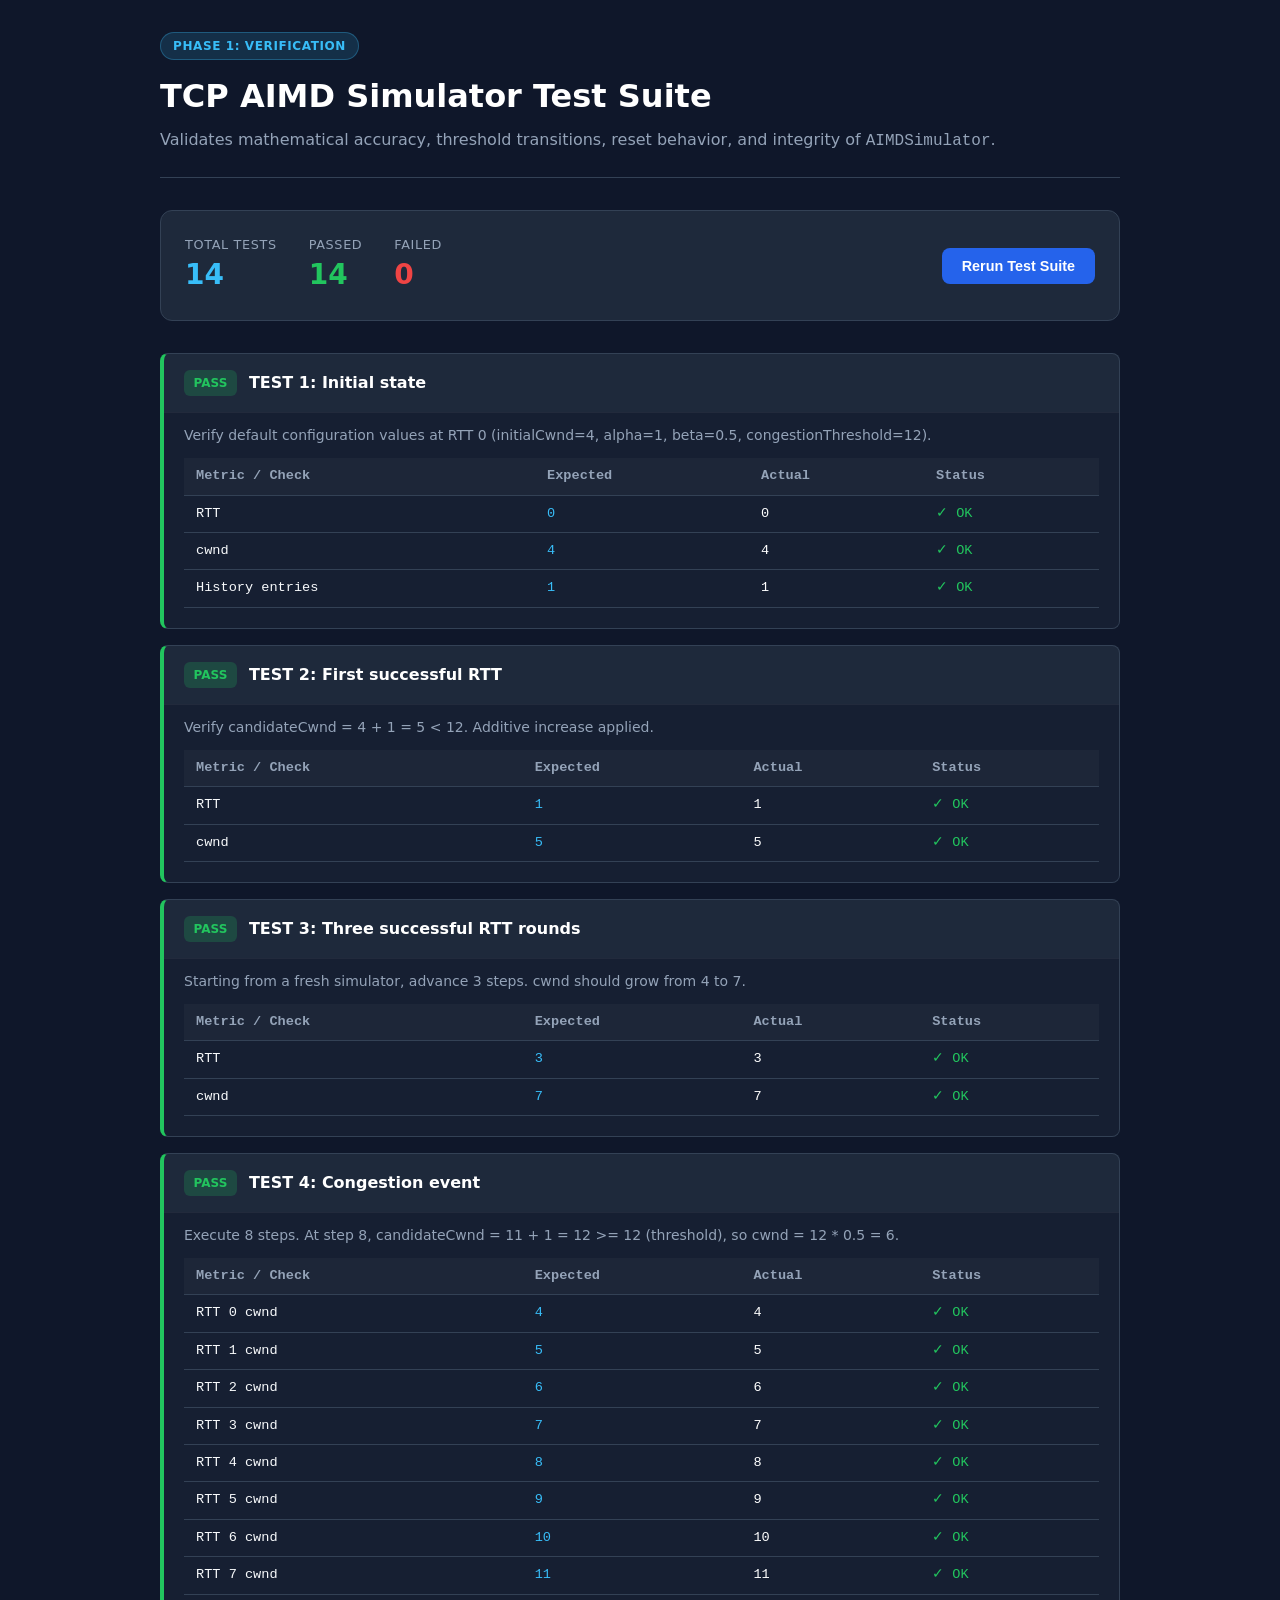
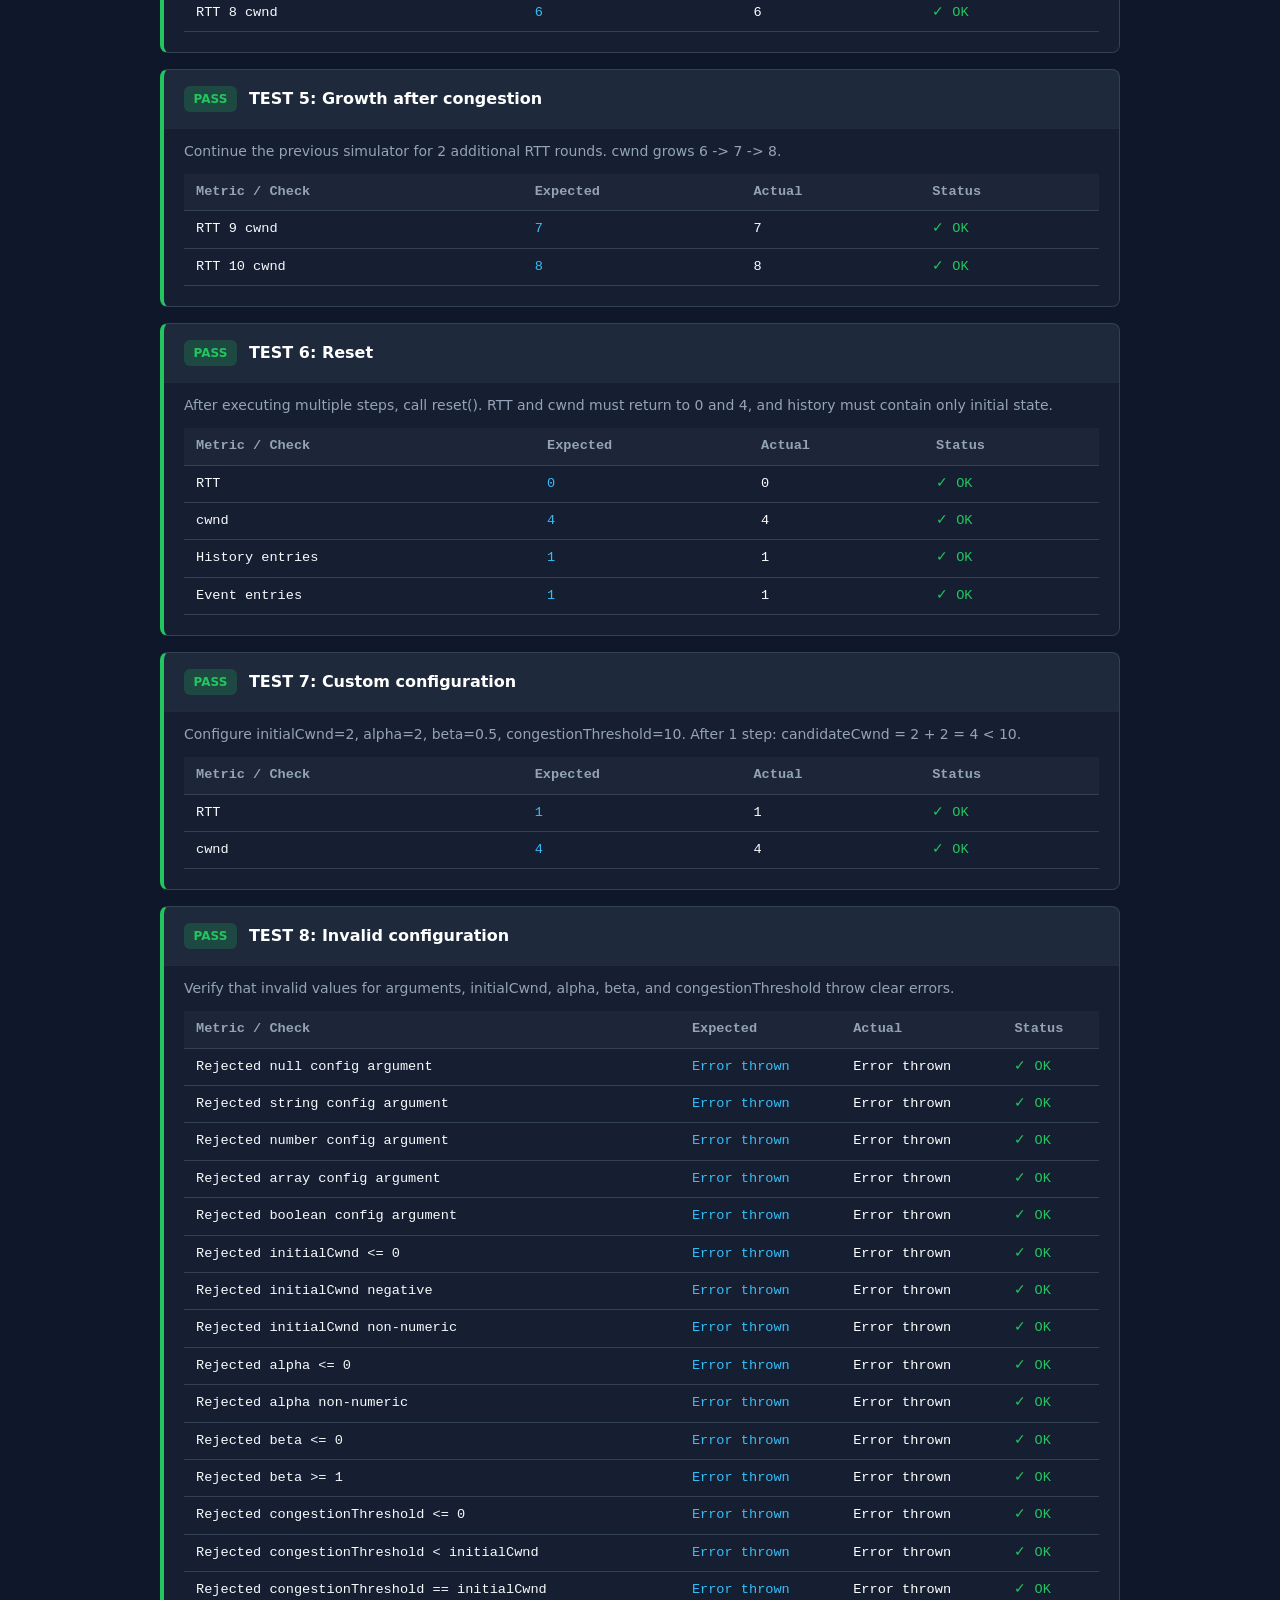
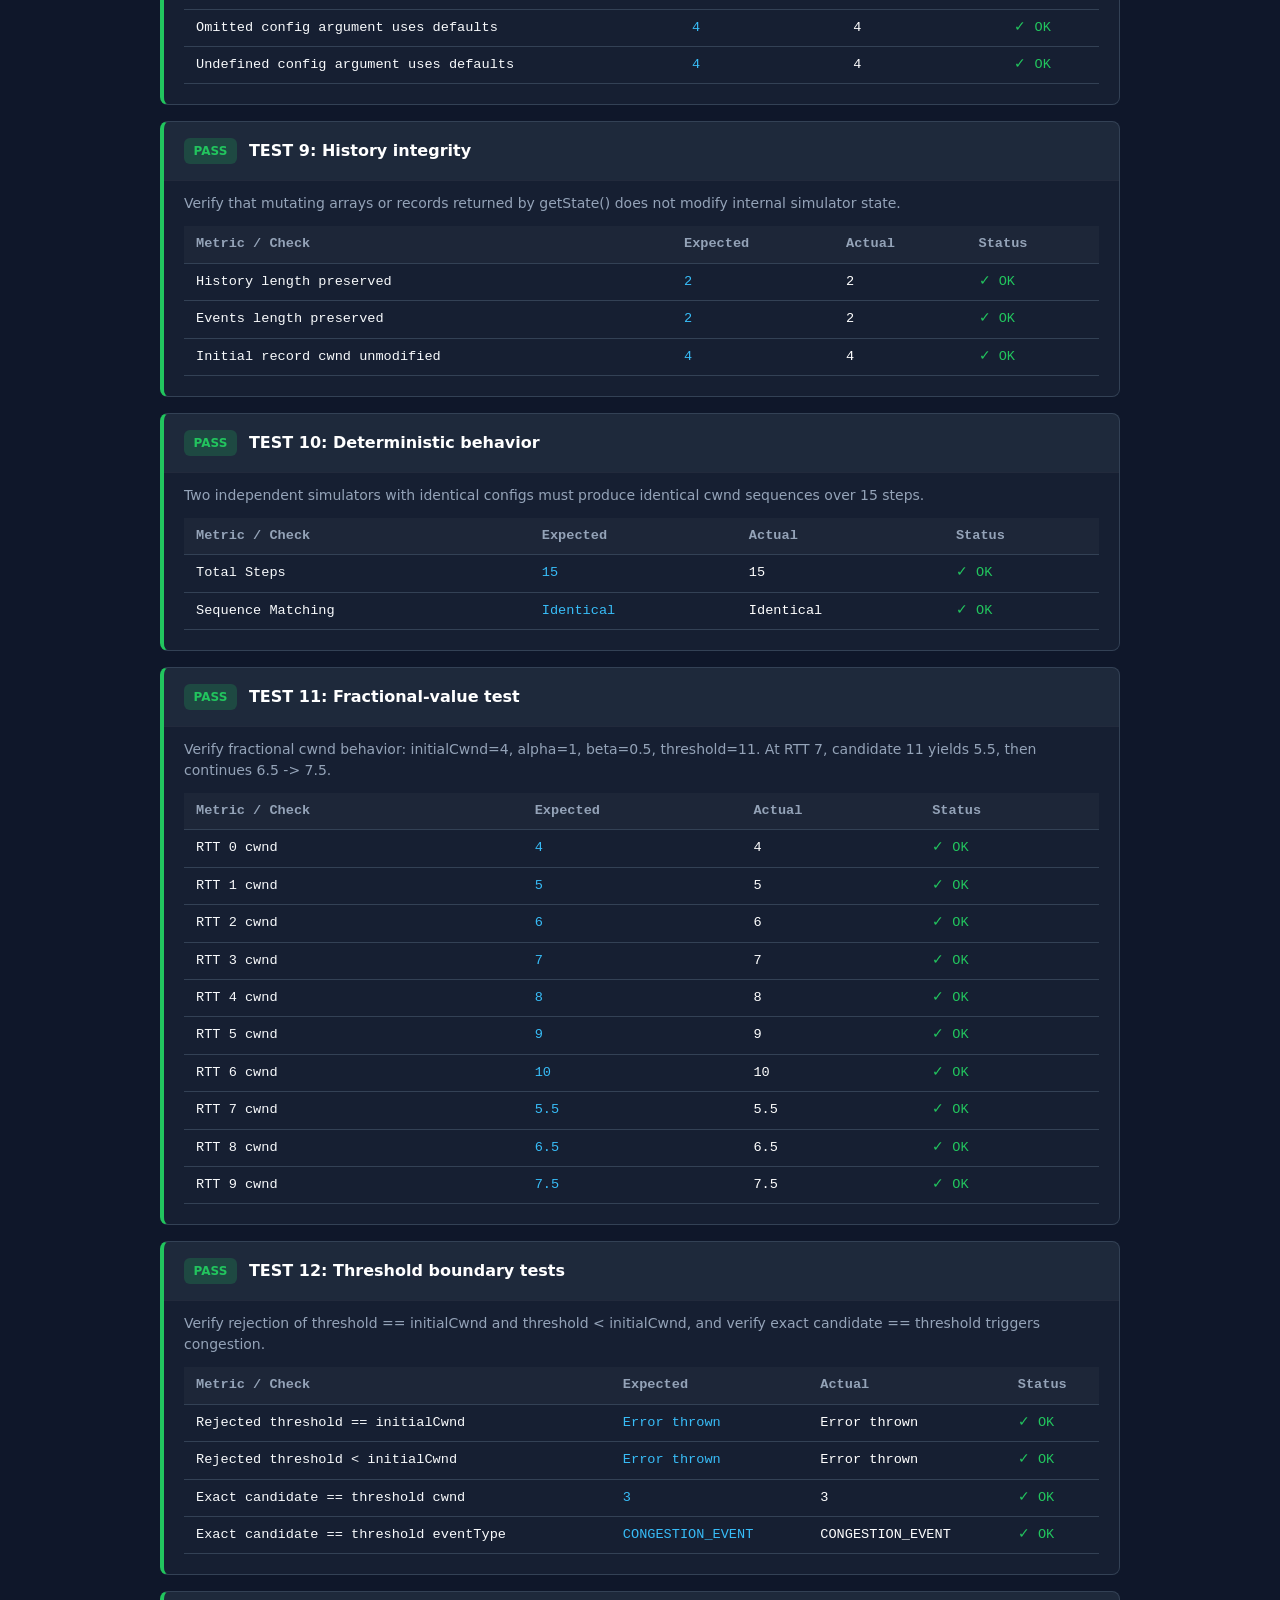
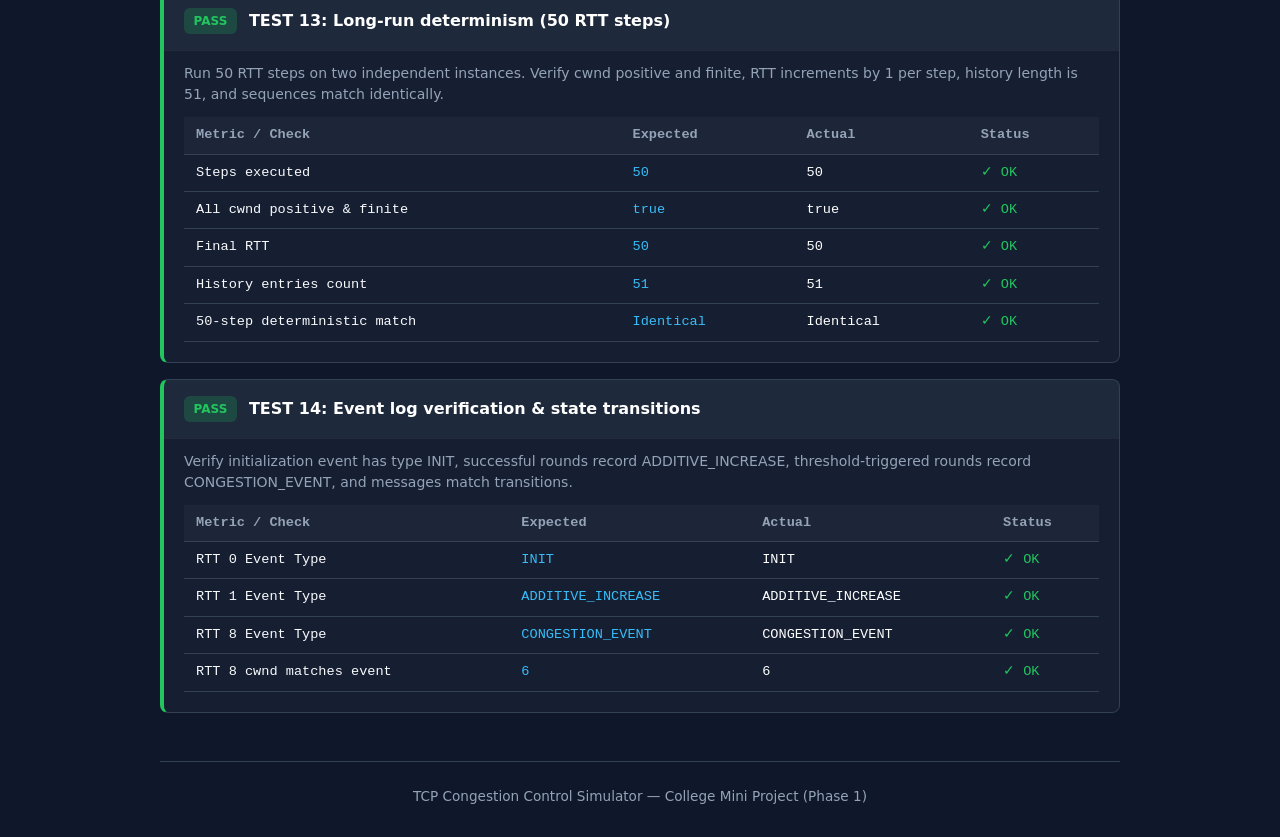
==== tests/simulation-tests.html @ e8ffa949 "test: harden AIMD engine and expand edge-case coverage" ====
<!DOCTYPE html>
<html lang="en">
<head>
  <meta charset="UTF-8">
  <meta name="viewport" content="width=device-width, initial-scale=1.0">
  <title>TCP AIMD Simulator — Engine Test Suite</title>
  <style>
    :root {
      --bg-primary: #0f172a;
      --bg-card: #1e293b;
      --bg-inner: #0f172a;
      --text-primary: #f8fafc;
      --text-muted: #94a3b8;
      --accent-blue: #38bdf8;
      --accent-green: #22c55e;
      --accent-red: #ef4444;
      --accent-amber: #f59e0b;
      --border-color: #334155;
      --font-family: system-ui, -apple-system, BlinkMacSystemFont, 'Segoe UI', Roboto, Oxygen, Ubuntu, Cantarell, sans-serif;
      --font-mono: ui-monospace, SFMono-Regular, Menlo, Monaco, Consolas, 'Liberation Mono', 'Courier New', monospace;
    }

    * {
      box-sizing: border-box;
      margin: 0;
      padding: 0;
    }

    body {
      background-color: var(--bg-primary);
      color: var(--text-primary);
      font-family: var(--font-family);
      line-height: 1.5;
      padding: 2rem 1rem;
    }

    .container {
      max-width: 960px;
      margin: 0 auto;
    }

    header {
      margin-bottom: 2rem;
      border-bottom: 1px solid var(--border-color);
      padding-bottom: 1.5rem;
    }

    .badge-phase {
      display: inline-block;
      background: rgba(56, 189, 248, 0.15);
      color: var(--accent-blue);
      border: 1px solid rgba(56, 189, 248, 0.3);
      padding: 0.25rem 0.75rem;
      border-radius: 9999px;
      font-size: 0.75rem;
      font-weight: 600;
      text-transform: uppercase;
      letter-spacing: 0.05em;
      margin-bottom: 0.75rem;
    }

    h1 {
      font-size: 2rem;
      font-weight: 700;
      color: #ffffff;
      margin-bottom: 0.5rem;
    }

    p.subtitle {
      color: var(--text-muted);
      font-size: 1rem;
    }

    /* Summary Card */
    .summary-card {
      background: var(--bg-card);
      border: 1px solid var(--border-color);
      border-radius: 0.75rem;
      padding: 1.5rem;
      margin-bottom: 2rem;
      display: flex;
      flex-wrap: wrap;
      align-items: center;
      justify-content: space-between;
      gap: 1.5rem;
    }

    .summary-stats {
      display: flex;
      gap: 2rem;
      flex-wrap: wrap;
    }

    .stat-item {
      display: flex;
      flex-direction: column;
    }

    .stat-label {
      font-size: 0.8rem;
      color: var(--text-muted);
      text-transform: uppercase;
      letter-spacing: 0.05em;
    }

    .stat-value {
      font-size: 1.75rem;
      font-weight: 700;
    }

    .stat-value.total { color: var(--accent-blue); }
    .stat-value.passed { color: var(--accent-green); }
    .stat-value.failed { color: var(--accent-red); }

    .btn-rerun {
      background: #2563eb;
      color: #ffffff;
      border: none;
      padding: 0.625rem 1.25rem;
      border-radius: 0.5rem;
      font-weight: 600;
      cursor: pointer;
      font-size: 0.9rem;
      transition: background 0.2s ease;
    }

    .btn-rerun:hover {
      background: #1d4ed8;
    }

    /* Test List */
    .test-list {
      display: flex;
      flex-direction: column;
      gap: 1rem;
    }

    .test-card {
      background: var(--bg-card);
      border: 1px solid var(--border-color);
      border-radius: 0.5rem;
      overflow: hidden;
      transition: border-color 0.2s ease;
    }

    .test-card.pass {
      border-left: 4px solid var(--accent-green);
    }

    .test-card.fail {
      border-left: 4px solid var(--accent-red);
    }

    .test-header {
      padding: 1rem 1.25rem;
      display: flex;
      align-items: center;
      justify-content: space-between;
      cursor: pointer;
      user-select: none;
    }

    .test-title-wrap {
      display: flex;
      align-items: center;
      gap: 0.75rem;
    }

    .status-badge {
      display: inline-flex;
      align-items: center;
      justify-content: center;
      padding: 0.25rem 0.6rem;
      border-radius: 0.375rem;
      font-size: 0.75rem;
      font-weight: 700;
      text-transform: uppercase;
    }

    .status-badge.pass {
      background: rgba(34, 197, 94, 0.2);
      color: var(--accent-green);
    }

    .status-badge.fail {
      background: rgba(239, 68, 68, 0.2);
      color: var(--accent-red);
    }

    .test-name {
      font-weight: 600;
      font-size: 1rem;
      color: #ffffff;
    }

    .test-details {
      padding: 0 1.25rem 1.25rem 1.25rem;
      border-top: 1px solid rgba(255, 255, 255, 0.05);
      background: rgba(15, 23, 42, 0.5);
    }

    .test-description {
      color: var(--text-muted);
      font-size: 0.875rem;
      margin-top: 0.75rem;
      margin-bottom: 0.75rem;
    }

    .data-table {
      width: 100%;
      border-collapse: collapse;
      font-size: 0.85rem;
      font-family: var(--font-mono);
      margin-top: 0.5rem;
    }

    .data-table th, .data-table td {
      padding: 0.5rem 0.75rem;
      text-align: left;
      border-bottom: 1px solid var(--border-color);
    }

    .data-table th {
      color: var(--text-muted);
      font-weight: 600;
      background: rgba(255, 255, 255, 0.03);
    }

    .data-table td.val-expected {
      color: var(--accent-blue);
    }

    .data-table td.val-actual {
      color: #ffffff;
    }

    .data-table td.val-status-ok {
      color: var(--accent-green);
    }

    .data-table td.val-status-err {
      color: var(--accent-red);
    }

    .error-box {
      background: rgba(239, 68, 68, 0.1);
      border: 1px solid var(--accent-red);
      color: #fca5a5;
      padding: 0.75rem;
      border-radius: 0.375rem;
      font-family: var(--font-mono);
      font-size: 0.85rem;
      margin-top: 0.5rem;
    }

    footer {
      margin-top: 3rem;
      text-align: center;
      color: var(--text-muted);
      font-size: 0.85rem;
      border-top: 1px solid var(--border-color);
      padding-top: 1.5rem;
    }
  </style>
</head>
<body>
  <div class="container">
    <header>
      <span class="badge-phase">Phase 1: Verification</span>
      <h1>TCP AIMD Simulator Test Suite</h1>
      <p class="subtitle">Validates mathematical accuracy, threshold transitions, reset behavior, and integrity of <code>AIMDSimulator</code>.</p>
    </header>

    <div class="summary-card">
      <div class="summary-stats">
        <div class="stat-item">
          <span class="stat-label">Total Tests</span>
          <span class="stat-value total" id="total-count">0</span>
        </div>
        <div class="stat-item">
          <span class="stat-label">Passed</span>
          <span class="stat-value passed" id="passed-count">0</span>
        </div>
        <div class="stat-item">
          <span class="stat-label">Failed</span>
          <span class="stat-value failed" id="failed-count">0</span>
        </div>
      </div>
      <button class="btn-rerun" onclick="runAllTests()">Rerun Test Suite</button>
    </div>

    <div id="test-results" class="test-list">
      <!-- Test cards populated dynamically -->
    </div>

    <footer>
      TCP Congestion Control Simulator — College Mini Project (Phase 1)
    </footer>
  </div>

  <!-- Load the actual AIMDSimulator engine using a relative path -->
  <script src="../js/simulation.js"></script>

  <script>
    // Test assertion utilities
    function assertEqual(actual, expected, message) {
      if (actual !== expected) {
        throw new Error(`${message || 'Assertion failed'}: expected ${JSON.stringify(expected)}, but got ${JSON.stringify(actual)}`);
      }
    }

    function assertDeepEqual(actual, expected, message) {
      const a = JSON.stringify(actual);
      const b = JSON.stringify(expected);
      if (a !== b) {
        throw new Error(`${message || 'Assertion failed'}: expected ${b}, but got ${a}`);
      }
    }

    function assertTrue(condition, message) {
      if (!condition) {
        throw new Error(message || 'Expected condition to be truthy');
      }
    }

    function assertThrows(fn, message) {
      let threw = false;
      try {
        fn();
      } catch (e) {
        threw = true;
      }
      if (!threw) {
        throw new Error(message || 'Expected function to throw an error, but it did not.');
      }
    }

    // Test runner state
    const testSuite = [
      {
        id: 1,
        title: "TEST 1: Initial state",
        description: "Verify default configuration values at RTT 0 (initialCwnd=4, alpha=1, beta=0.5, congestionThreshold=12).",
        run: () => {
          const sim = new AIMDSimulator();
          const state = sim.getState();
          assertEqual(state.rtt, 0, "RTT should start at 0");
          assertEqual(state.cwnd, 4, "Initial cwnd should be 4");
          assertEqual(state.history.length, 1, "Initial history length should be 1");
          return {
            comparisons: [
              { label: "RTT", expected: 0, actual: state.rtt },
              { label: "cwnd", expected: 4, actual: state.cwnd },
              { label: "History entries", expected: 1, actual: state.history.length }
            ]
          };
        }
      },
      {
        id: 2,
        title: "TEST 2: First successful RTT",
        description: "Verify candidateCwnd = 4 + 1 = 5 < 12. Additive increase applied.",
        run: () => {
          const sim = new AIMDSimulator();
          const state = sim.step();
          assertEqual(state.rtt, 1, "RTT should be 1 after one step");
          assertEqual(state.cwnd, 5, "cwnd should be 5 after one step");
          return {
            comparisons: [
              { label: "RTT", expected: 1, actual: state.rtt },
              { label: "cwnd", expected: 5, actual: state.cwnd }
            ]
          };
        }
      },
      {
        id: 3,
        title: "TEST 3: Three successful RTT rounds",
        description: "Starting from a fresh simulator, advance 3 steps. cwnd should grow from 4 to 7.",
        run: () => {
          const sim = new AIMDSimulator();
          sim.step(); // RTT 1: cwnd 5
          sim.step(); // RTT 2: cwnd 6
          const state = sim.step(); // RTT 3: cwnd 7
          assertEqual(state.rtt, 3, "RTT should be 3");
          assertEqual(state.cwnd, 7, "cwnd should be 7");
          return {
            comparisons: [
              { label: "RTT", expected: 3, actual: state.rtt },
              { label: "cwnd", expected: 7, actual: state.cwnd }
            ]
          };
        }
      },
      {
        id: 4,
        title: "TEST 4: Congestion event",
        description: "Execute 8 steps. At step 8, candidateCwnd = 11 + 1 = 12 >= 12 (threshold), so cwnd = 12 * 0.5 = 6.",
        run: () => {
          const sim = new AIMDSimulator();
          const expectedCwnds = [4, 5, 6, 7, 8, 9, 10, 11, 6];
          const actualCwnds = [sim.getState().cwnd];

          for (let i = 1; i <= 8; i++) {
            const state = sim.step();
            actualCwnds.push(state.cwnd);
          }

          assertDeepEqual(actualCwnds, expectedCwnds, "Congestion window progression mismatch");

          return {
            comparisons: expectedCwnds.map((exp, idx) => ({
              label: `RTT ${idx} cwnd`,
              expected: exp,
              actual: actualCwnds[idx]
            }))
          };
        }
      },
      {
        id: 5,
        title: "TEST 5: Growth after congestion",
        description: "Continue the previous simulator for 2 additional RTT rounds. cwnd grows 6 -> 7 -> 8.",
        run: () => {
          const sim = new AIMDSimulator();
          for (let i = 1; i <= 8; i++) sim.step(); // reach RTT 8 (cwnd = 6)
          const state9 = sim.step(); // RTT 9: candidate = 6+1=7 < 12 -> 7
          const state10 = sim.step(); // RTT 10: candidate = 7+1=8 < 12 -> 8

          assertEqual(state9.rtt, 9, "RTT should be 9");
          assertEqual(state9.cwnd, 7, "cwnd at RTT 9 should be 7");
          assertEqual(state10.rtt, 10, "RTT should be 10");
          assertEqual(state10.cwnd, 8, "cwnd at RTT 10 should be 8");

          return {
            comparisons: [
              { label: "RTT 9 cwnd", expected: 7, actual: state9.cwnd },
              { label: "RTT 10 cwnd", expected: 8, actual: state10.cwnd }
            ]
          };
        }
      },
      {
        id: 6,
        title: "TEST 6: Reset",
        description: "After executing multiple steps, call reset(). RTT and cwnd must return to 0 and 4, and history must contain only initial state.",
        run: () => {
          const sim = new AIMDSimulator();
          sim.step();
          sim.step();
          sim.step();
          sim.reset();
          const state = sim.getState();

          assertEqual(state.rtt, 0, "RTT after reset should be 0");
          assertEqual(state.cwnd, 4, "cwnd after reset should be 4");
          assertEqual(state.history.length, 1, "History after reset should have exactly 1 record");
          assertEqual(state.events.length, 1, "Events after reset should have exactly 1 record");

          return {
            comparisons: [
              { label: "RTT", expected: 0, actual: state.rtt },
              { label: "cwnd", expected: 4, actual: state.cwnd },
              { label: "History entries", expected: 1, actual: state.history.length },
              { label: "Event entries", expected: 1, actual: state.events.length }
            ]
          };
        }
      },
      {
        id: 7,
        title: "TEST 7: Custom configuration",
        description: "Configure initialCwnd=2, alpha=2, beta=0.5, congestionThreshold=10. After 1 step: candidateCwnd = 2 + 2 = 4 < 10.",
        run: () => {
          const sim = new AIMDSimulator({
            initialCwnd: 2,
            alpha: 2,
            beta: 0.5,
            congestionThreshold: 10
          });
          const state = sim.step();

          assertEqual(state.rtt, 1, "RTT should be 1");
          assertEqual(state.cwnd, 4, "cwnd should be 4");

          return {
            comparisons: [
              { label: "RTT", expected: 1, actual: state.rtt },
              { label: "cwnd", expected: 4, actual: state.cwnd }
            ]
          };
        }
      },
      {
        id: 8,
        title: "TEST 8: Invalid configuration",
        description: "Verify that invalid values for arguments, initialCwnd, alpha, beta, and congestionThreshold throw clear errors.",
        run: () => {
          const invalidCases = [
            { name: "null config argument", cfg: null },
            { name: "string config argument", cfg: "invalid" },
            { name: "number config argument", cfg: 42 },
            { name: "array config argument", cfg: [1, 2] },
            { name: "boolean config argument", cfg: true },
            { name: "initialCwnd <= 0", cfg: { initialCwnd: 0 } },
            { name: "initialCwnd negative", cfg: { initialCwnd: -4 } },
            { name: "initialCwnd non-numeric", cfg: { initialCwnd: "bad" } },
            { name: "alpha <= 0", cfg: { alpha: 0 } },
            { name: "alpha non-numeric", cfg: { alpha: NaN } },
            { name: "beta <= 0", cfg: { beta: 0 } },
            { name: "beta >= 1", cfg: { beta: 1.0 } },
            { name: "congestionThreshold <= 0", cfg: { congestionThreshold: 0 } },
            { name: "congestionThreshold < initialCwnd", cfg: { initialCwnd: 10, congestionThreshold: 8 } },
            { name: "congestionThreshold == initialCwnd", cfg: { initialCwnd: 10, congestionThreshold: 10 } }
          ];

          invalidCases.forEach(testCase => {
            assertThrows(() => new AIMDSimulator(testCase.cfg), `Should reject config with ${testCase.name}`);
          });

          // Verify undefined and omitted arguments use default configuration
          const simDefault1 = new AIMDSimulator();
          assertEqual(simDefault1.cwnd, 4, "Omitted config argument must use default cwnd 4");
          const simDefault2 = new AIMDSimulator(undefined);
          assertEqual(simDefault2.cwnd, 4, "Undefined config argument must use default cwnd 4");

          return {
            comparisons: [
              ...invalidCases.map(c => ({
                label: `Rejected ${c.name}`,
                expected: "Error thrown",
                actual: "Error thrown"
              })),
              { label: "Omitted config argument uses defaults", expected: 4, actual: simDefault1.cwnd },
              { label: "Undefined config argument uses defaults", expected: 4, actual: simDefault2.cwnd }
            ]
          };
        }
      },
      {
        id: 9,
        title: "TEST 9: History integrity",
        description: "Verify that mutating arrays or records returned by getState() does not modify internal simulator state.",
        run: () => {
          const sim = new AIMDSimulator();
          sim.step();
          const snapshot1 = sim.getState();

          // Attempt external mutation
          snapshot1.history.push({ rtt: 999, cwnd: 999 });
          snapshot1.events.push({ rtt: 999, description: "Hacked" });
          if (snapshot1.history[0]) {
            snapshot1.history[0].cwnd = 9999;
          }

          const snapshot2 = sim.getState();
          assertEqual(snapshot2.history.length, 2, "Internal history length should not change");
          assertEqual(snapshot2.events.length, 2, "Internal events length should not change");
          assertEqual(snapshot2.history[0].cwnd, 4, "Internal history record should not be mutated");

          return {
            comparisons: [
              { label: "History length preserved", expected: 2, actual: snapshot2.history.length },
              { label: "Events length preserved", expected: 2, actual: snapshot2.events.length },
              { label: "Initial record cwnd unmodified", expected: 4, actual: snapshot2.history[0].cwnd }
            ]
          };
        }
      },
      {
        id: 10,
        title: "TEST 10: Deterministic behavior",
        description: "Two independent simulators with identical configs must produce identical cwnd sequences over 15 steps.",
        run: () => {
          const simA = new AIMDSimulator();
          const simB = new AIMDSimulator();

          const seqA = [simA.getState().cwnd];
          const seqB = [simB.getState().cwnd];

          for (let i = 0; i < 15; i++) {
            seqA.push(simA.step().cwnd);
            seqB.push(simB.step().cwnd);
          }

          assertDeepEqual(seqA, seqB, "Independent simulators must produce identical sequences");

          return {
            comparisons: [
              { label: "Total Steps", expected: 15, actual: 15 },
              { label: "Sequence Matching", expected: "Identical", actual: "Identical" }
            ]
          };
        }
      },
      {
        id: 11,
        title: "TEST 11: Fractional-value test",
        description: "Verify fractional cwnd behavior: initialCwnd=4, alpha=1, beta=0.5, threshold=11. At RTT 7, candidate 11 yields 5.5, then continues 6.5 -> 7.5.",
        run: () => {
          const sim = new AIMDSimulator({
            initialCwnd: 4,
            alpha: 1,
            beta: 0.5,
            congestionThreshold: 11
          });
          const expectedCwnds = [4, 5, 6, 7, 8, 9, 10, 5.5, 6.5, 7.5];
          const actualCwnds = [sim.getState().cwnd];

          for (let i = 1; i <= 9; i++) {
            const state = sim.step();
            actualCwnds.push(state.cwnd);
          }

          assertDeepEqual(actualCwnds, expectedCwnds, "Fractional cwnd sequence mismatch");

          return {
            comparisons: expectedCwnds.map((exp, idx) => ({
              label: `RTT ${idx} cwnd`,
              expected: exp,
              actual: actualCwnds[idx]
            }))
          };
        }
      },
      {
        id: 12,
        title: "TEST 12: Threshold boundary tests",
        description: "Verify rejection of threshold == initialCwnd and threshold < initialCwnd, and verify exact candidate == threshold triggers congestion.",
        run: () => {
          // 1. Threshold equal to initialCwnd must be rejected
          assertThrows(() => new AIMDSimulator({ initialCwnd: 10, congestionThreshold: 10 }), "Should reject threshold == initialCwnd");

          // 2. Threshold below initialCwnd must be rejected
          assertThrows(() => new AIMDSimulator({ initialCwnd: 10, congestionThreshold: 9 }), "Should reject threshold < initialCwnd");

          // 3. Candidate window exactly equal to threshold must trigger congestion
          const sim = new AIMDSimulator({
            initialCwnd: 5,
            alpha: 1,
            beta: 0.5,
            congestionThreshold: 6
          });
          // Step 1: candidateCwnd = 5 + 1 = 6 === threshold (6) -> triggers congestion!
          const state = sim.step();
          assertEqual(state.rtt, 1, "RTT should be 1");
          assertEqual(state.cwnd, 3, "cwnd should be 6 * 0.5 = 3");
          const lastEvent = state.events[state.events.length - 1];
          assertEqual(lastEvent.eventType, 'CONGESTION_EVENT', "Event type must be CONGESTION_EVENT");

          return {
            comparisons: [
              { label: "Rejected threshold == initialCwnd", expected: "Error thrown", actual: "Error thrown" },
              { label: "Rejected threshold < initialCwnd", expected: "Error thrown", actual: "Error thrown" },
              { label: "Exact candidate == threshold cwnd", expected: 3, actual: state.cwnd },
              { label: "Exact candidate == threshold eventType", expected: "CONGESTION_EVENT", actual: lastEvent.eventType }
            ]
          };
        }
      },
      {
        id: 13,
        title: "TEST 13: Long-run determinism (50 RTT steps)",
        description: "Run 50 RTT steps on two independent instances. Verify cwnd positive and finite, RTT increments by 1 per step, history length is 51, and sequences match identically.",
        run: () => {
          const sim1 = new AIMDSimulator();
          const sim2 = new AIMDSimulator();

          const seq1 = [sim1.getState().cwnd];
          const seq2 = [sim2.getState().cwnd];

          for (let step = 1; step <= 50; step++) {
            const state1 = sim1.step();
            const state2 = sim2.step();

            assertTrue(Number.isFinite(state1.cwnd) && state1.cwnd > 0, `cwnd must be positive and finite at RTT ${step}`);
            assertEqual(state1.rtt, step, `RTT must increment exactly by 1 (expected ${step}, got ${state1.rtt})`);

            seq1.push(state1.cwnd);
            seq2.push(state2.cwnd);
          }

          const finalState1 = sim1.getState();
          assertEqual(finalState1.rtt, 50, "Final RTT must be 50");
          assertEqual(finalState1.history.length, 51, "History must contain initial state + 50 steps (51 total)");
          assertEqual(finalState1.events.length, 51, "Events must contain initial state + 50 steps (51 total)");

          assertDeepEqual(seq1, seq2, "Independent runs must produce identical 50-step sequences");

          return {
            comparisons: [
              { label: "Steps executed", expected: 50, actual: 50 },
              { label: "All cwnd positive & finite", expected: true, actual: true },
              { label: "Final RTT", expected: 50, actual: finalState1.rtt },
              { label: "History entries count", expected: 51, actual: finalState1.history.length },
              { label: "50-step deterministic match", expected: "Identical", actual: "Identical" }
            ]
          };
        }
      },
      {
        id: 14,
        title: "TEST 14: Event log verification & state transitions",
        description: "Verify initialization event has type INIT, successful rounds record ADDITIVE_INCREASE, threshold-triggered rounds record CONGESTION_EVENT, and messages match transitions.",
        run: () => {
          const sim = new AIMDSimulator();

          // Initial state check
          const initState = sim.getState();
          assertEqual(initState.events[0].eventType, 'INIT', "Initial event must have type INIT");
          assertTrue(initState.events[0].description.includes("Simulation initialized"), "Initial description should describe init");

          // Step 1: Additive Increase
          const state1 = sim.step();
          const event1 = state1.events[state1.events.length - 1];
          assertEqual(event1.eventType, 'ADDITIVE_INCREASE', "Successful round must record ADDITIVE_INCREASE");
          assertTrue(event1.description.includes("Additive Increase"), "Description must mention Additive Increase");
          assertEqual(event1.cwnd, 5, "Event cwnd must match state cwnd (5)");

          // Advance to RTT 8 (Congestion event)
          for (let i = 2; i <= 7; i++) sim.step();
          const state8 = sim.step(); // RTT 8: candidate 12 >= 12 -> congestion!
          const event8 = state8.events[state8.events.length - 1];
          assertEqual(event8.eventType, 'CONGESTION_EVENT', "Congestion step must record CONGESTION_EVENT");
          assertTrue(event8.description.includes("Congestion event triggered"), "Description must describe congestion event");
          assertTrue(event8.description.includes("Multiplicative Decrease"), "Description must describe Multiplicative Decrease");
          assertEqual(event8.cwnd, 6, "Event cwnd must match state cwnd (6)");

          return {
            comparisons: [
              { label: "RTT 0 Event Type", expected: "INIT", actual: initState.events[0].eventType },
              { label: "RTT 1 Event Type", expected: "ADDITIVE_INCREASE", actual: event1.eventType },
              { label: "RTT 8 Event Type", expected: "CONGESTION_EVENT", actual: event8.eventType },
              { label: "RTT 8 cwnd matches event", expected: 6, actual: event8.cwnd }
            ]
          };
        }
      }
    ];

    function runAllTests() {
      const container = document.getElementById("test-results");
      container.innerHTML = "";

      let passedCount = 0;
      let failedCount = 0;

      testSuite.forEach(test => {
        let passed = false;
        let resultData = null;
        let errorMessage = null;

        try {
          resultData = test.run();
          passed = true;
          passedCount++;
        } catch (err) {
          passed = false;
          failedCount++;
          errorMessage = err.message || String(err);
        }

        const card = document.createElement("div");
        card.className = `test-card ${passed ? 'pass' : 'fail'}`;

        let comparisonsHtml = "";
        if (resultData && resultData.comparisons) {
          comparisonsHtml = `
            <table class="data-table">
              <thead>
                <tr>
                  <th>Metric / Check</th>
                  <th>Expected</th>
                  <th>Actual</th>
                  <th>Status</th>
                </tr>
              </thead>
              <tbody>
                ${resultData.comparisons.map(c => `
                  <tr>
                    <td>${c.label}</td>
                    <td class="val-expected">${c.expected}</td>
                    <td class="val-actual">${c.actual}</td>
                    <td class="${c.expected === c.actual ? 'val-status-ok' : 'val-status-err'}">
                      ${c.expected === c.actual ? '✓ OK' : '✗ MISMATCH'}
                    </td>
                  </tr>
                `).join('')}
              </tbody>
            </table>
          `;
        }

        let errorHtml = "";
        if (errorMessage) {
          errorHtml = `<div class="error-box"><strong>Error:</strong> ${errorMessage}</div>`;
        }

        card.innerHTML = `
          <div class="test-header">
            <div class="test-title-wrap">
              <span class="status-badge ${passed ? 'pass' : 'fail'}">${passed ? 'PASS' : 'FAIL'}</span>
              <span class="test-name">${test.title}</span>
            </div>
          </div>
          <div class="test-details">
            <div class="test-description">${test.description}</div>
            ${comparisonsHtml}
            ${errorHtml}
          </div>
        `;

        container.appendChild(card);
      });

      document.getElementById("total-count").textContent = testSuite.length;
      document.getElementById("passed-count").textContent = passedCount;
      document.getElementById("failed-count").textContent = failedCount;
    }

    // Auto-run tests on page load
    window.addEventListener("DOMContentLoaded", runAllTests);
  </script>
</body>
</html>
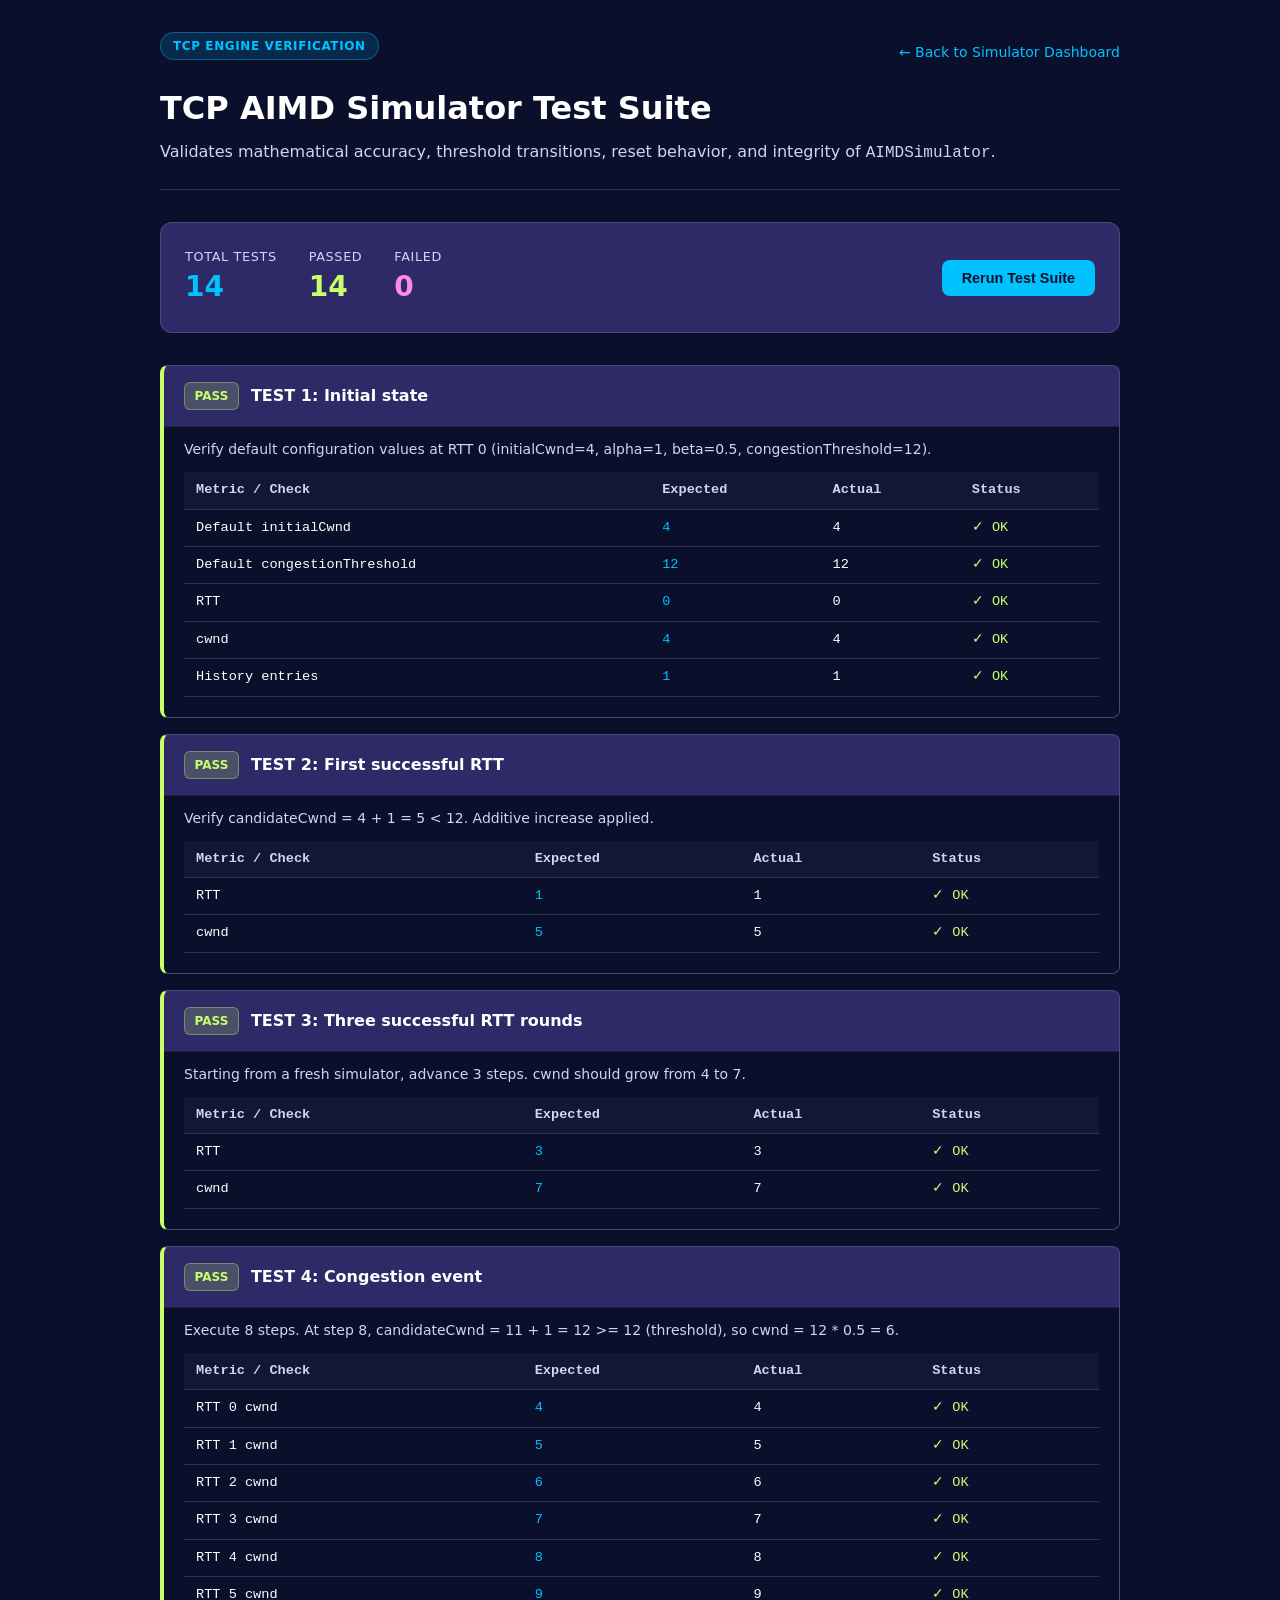
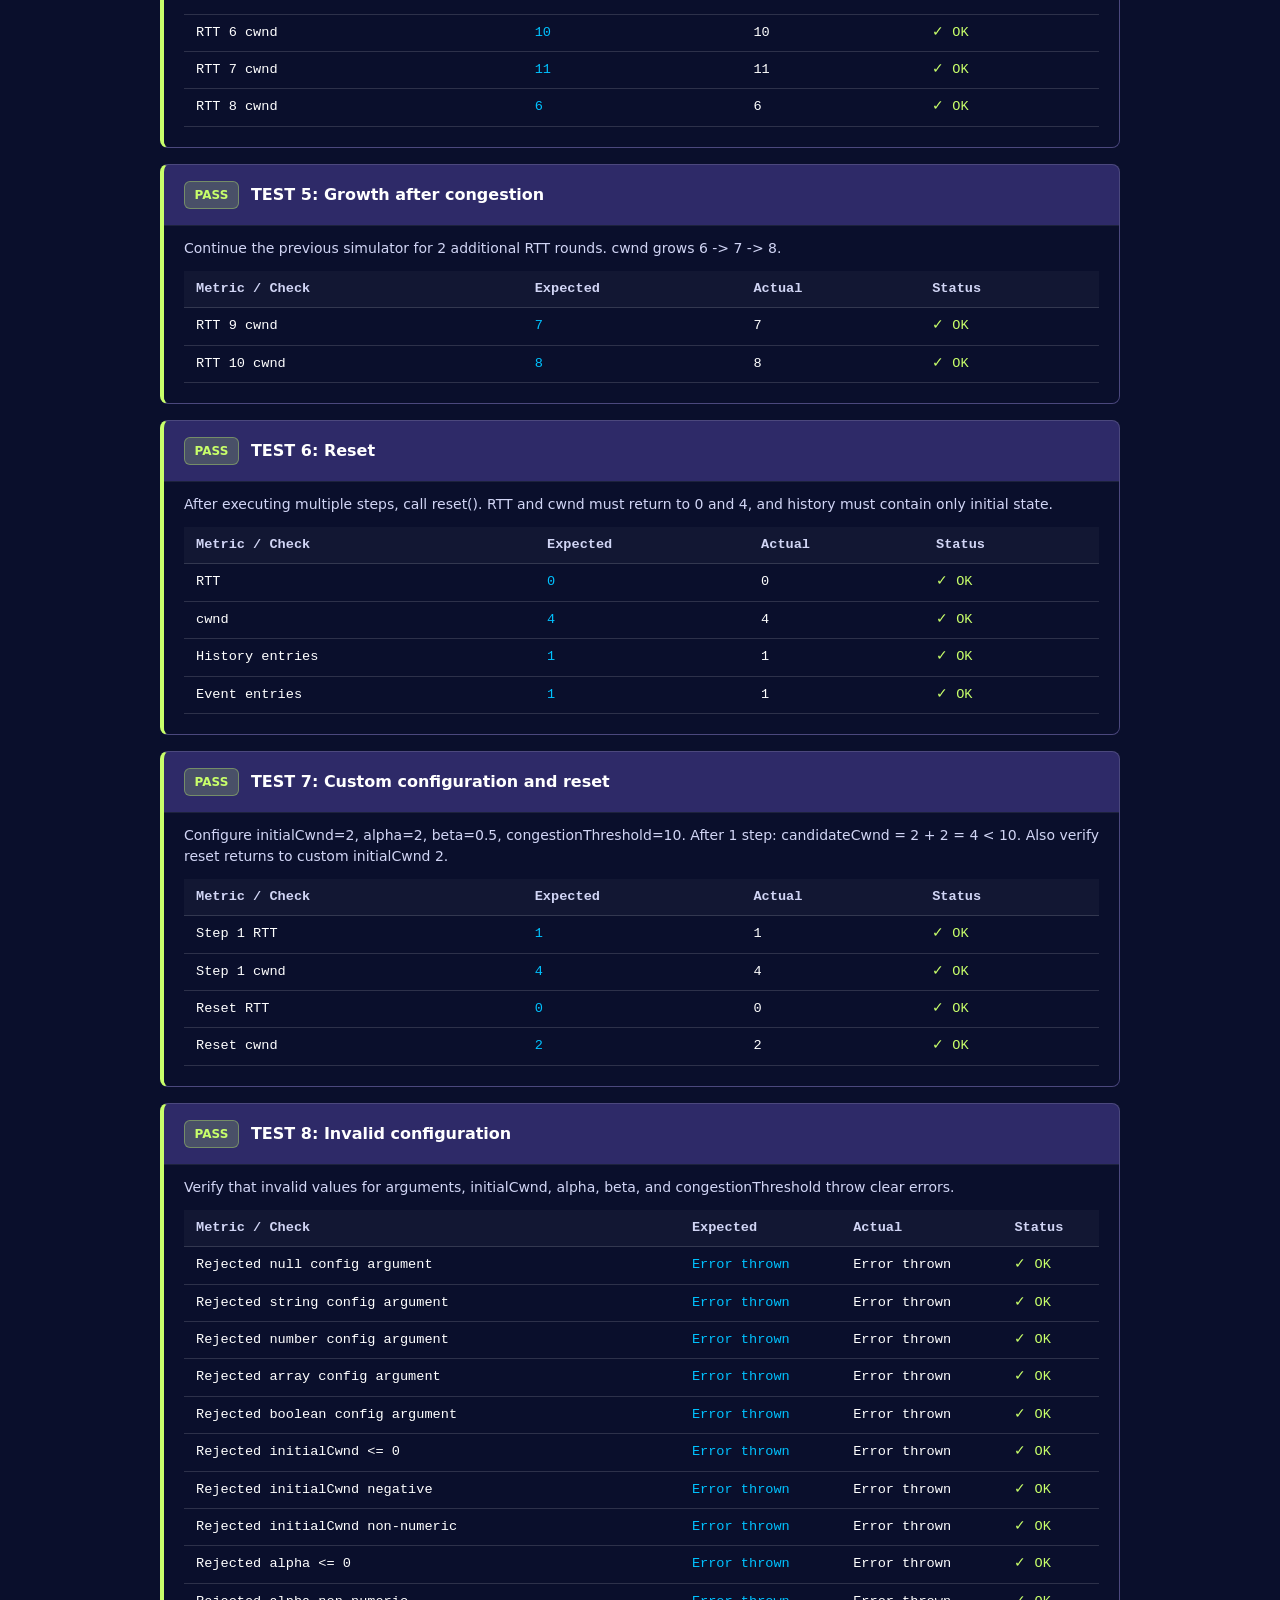
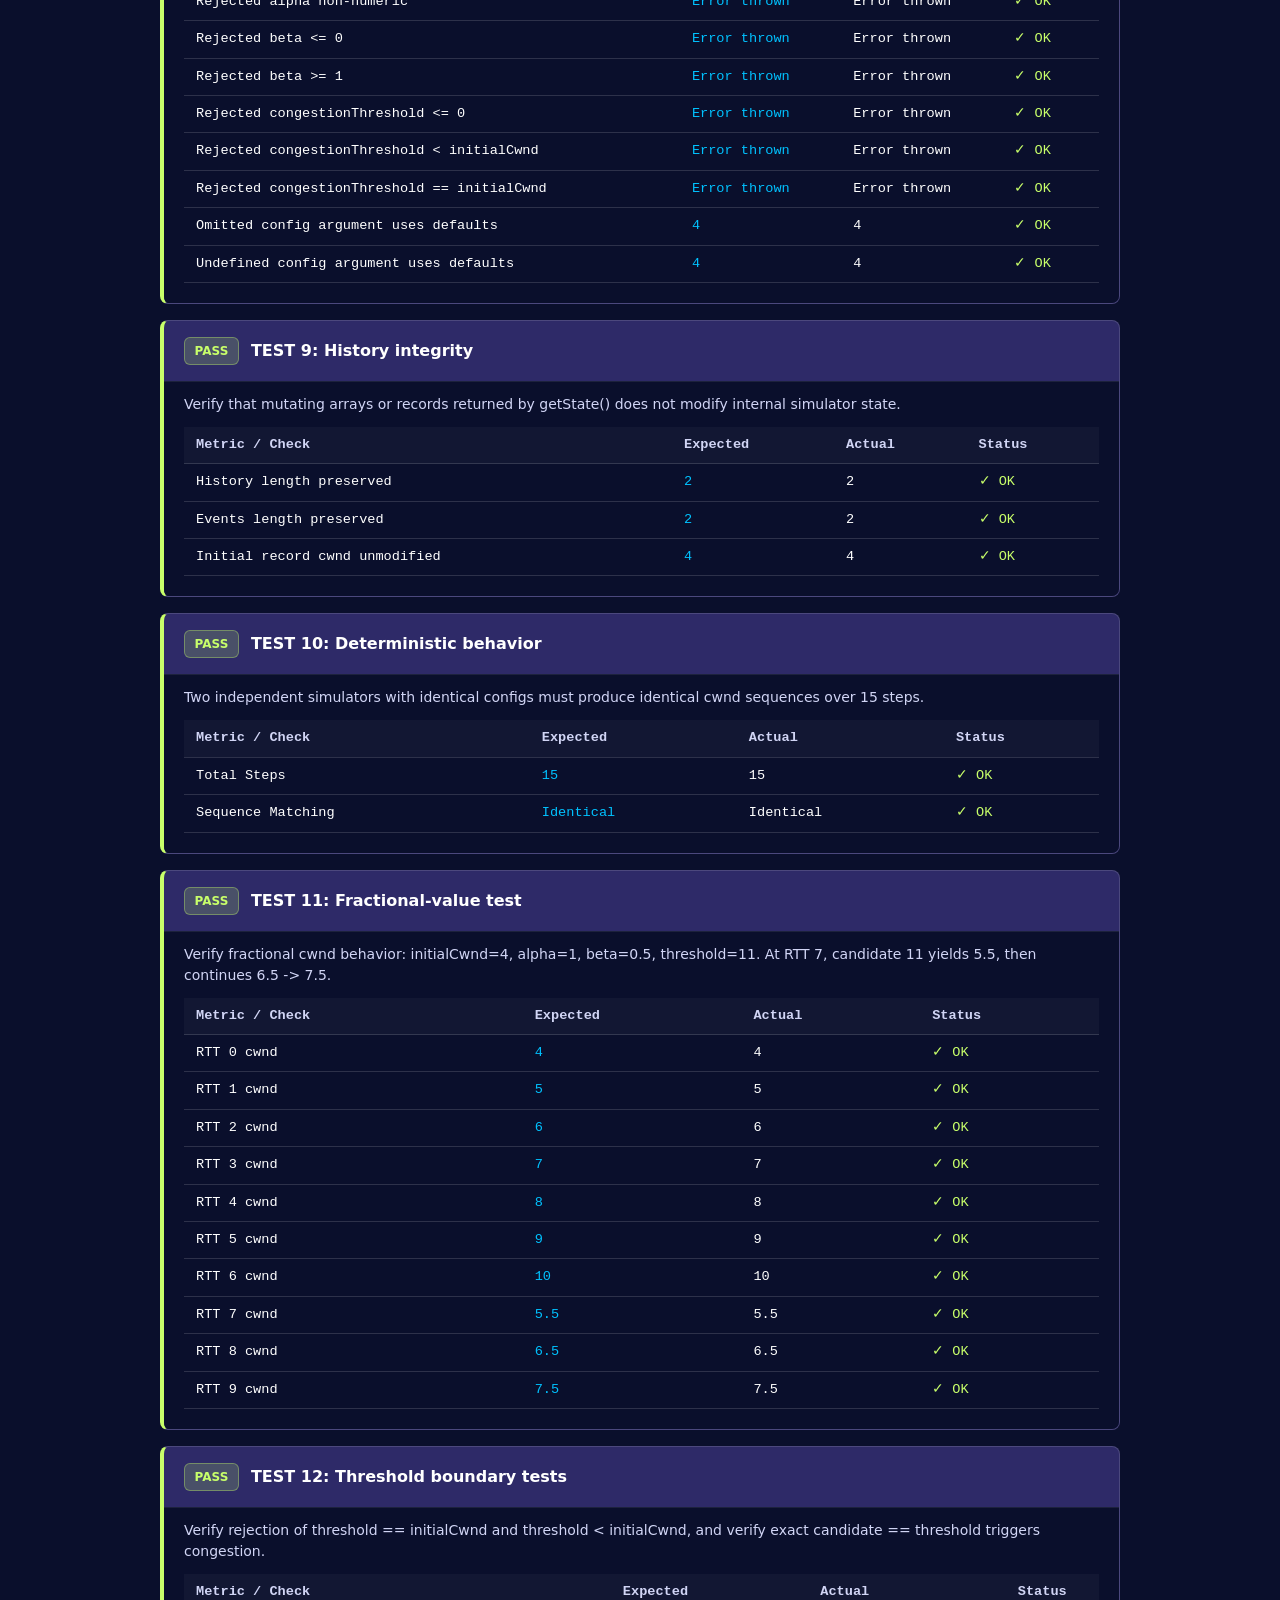
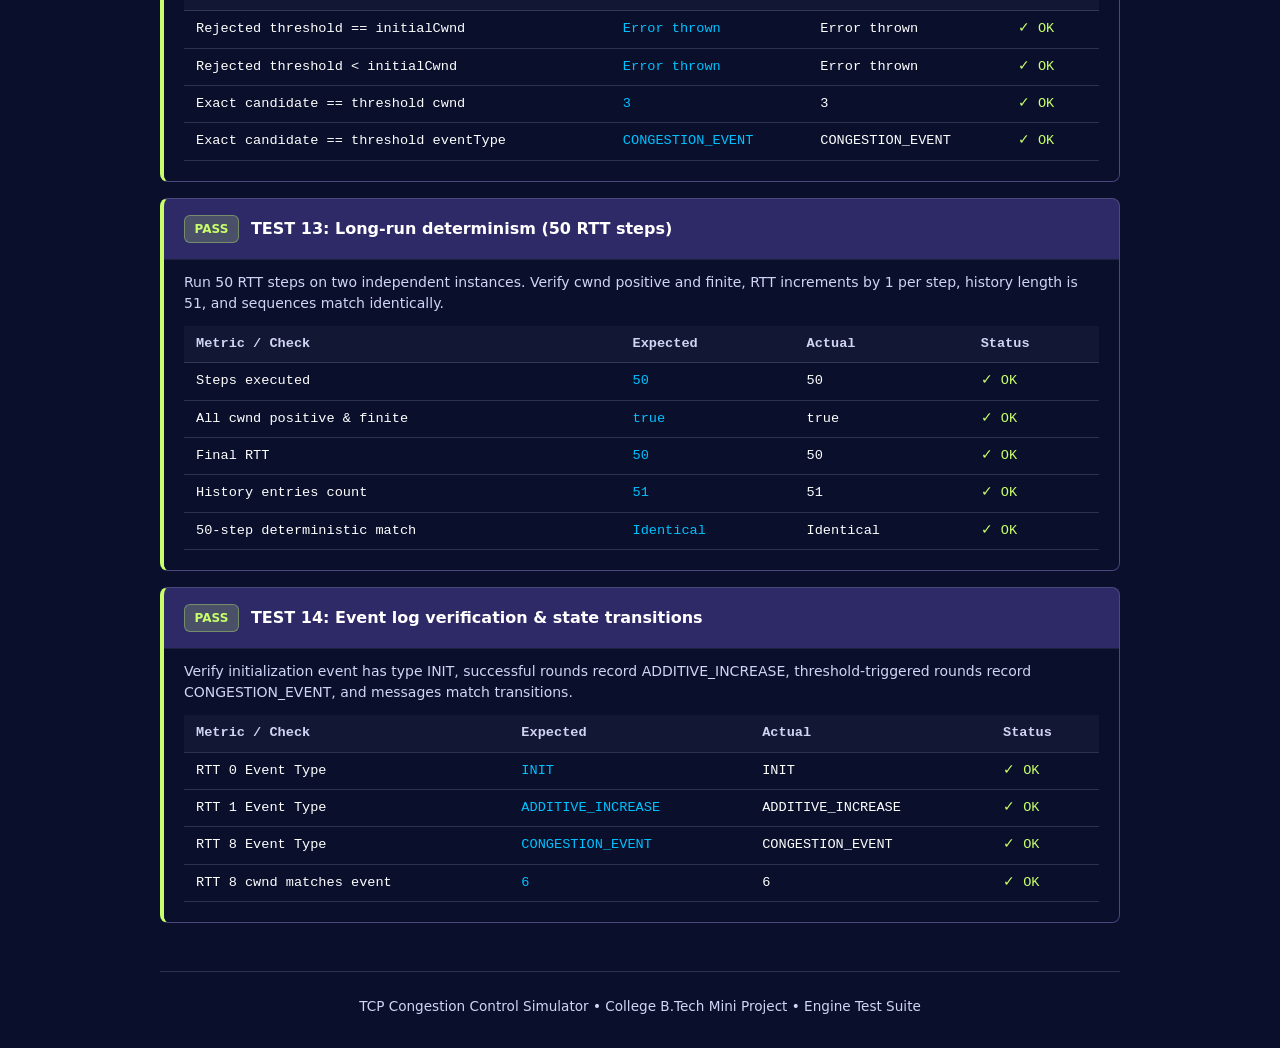
==== commit 358d26a9: "feat: complete TCP congestion control simulator" ====
--- a/tests/simulation-tests.html
+++ b/tests/simulation-tests.html
@@ -6,16 +6,19 @@
   <title>TCP AIMD Simulator — Engine Test Suite</title>
   <style>
     :root {
-      --bg-primary: #0f172a;
-      --bg-card: #1e293b;
-      --bg-inner: #0f172a;
-      --text-primary: #f8fafc;
-      --text-muted: #94a3b8;
-      --accent-blue: #38bdf8;
-      --accent-green: #22c55e;
-      --accent-red: #ef4444;
-      --accent-amber: #f59e0b;
-      --border-color: #334155;
+      --bg-primary: #0A0F2C;
+      --bg-card: #2E2A68;
+      --bg-inner: #0A0F2C;
+      --color-primary: #00C2FF;
+      --color-congestion: #FF8AE2;
+      --color-success: #C8FF6A;
+      --text-primary: #FFFFFF;
+      --text-muted: #D1D5F5;
+      --accent-blue: #00C2FF;
+      --accent-green: #C8FF6A;
+      --accent-red: #FF8AE2;
+      --accent-amber: #FF8AE2;
+      --border-color: rgba(255, 255, 255, 0.14);
       --font-family: system-ui, -apple-system, BlinkMacSystemFont, 'Segoe UI', Roboto, Oxygen, Ubuntu, Cantarell, sans-serif;
       --font-mono: ui-monospace, SFMono-Regular, Menlo, Monaco, Consolas, 'Liberation Mono', 'Courier New', monospace;
     }
@@ -47,13 +50,13 @@
 
     .badge-phase {
       display: inline-block;
-      background: rgba(56, 189, 248, 0.15);
+      background: rgba(0, 194, 255, 0.15);
       color: var(--accent-blue);
-      border: 1px solid rgba(56, 189, 248, 0.3);
+      border: 1px solid rgba(0, 194, 255, 0.35);
       padding: 0.25rem 0.75rem;
       border-radius: 9999px;
       font-size: 0.75rem;
-      font-weight: 600;
+      font-weight: 700;
       text-transform: uppercase;
       letter-spacing: 0.05em;
       margin-bottom: 0.75rem;
@@ -113,19 +116,20 @@
     .stat-value.failed { color: var(--accent-red); }
 
     .btn-rerun {
-      background: #2563eb;
-      color: #ffffff;
+      background: #00C2FF;
+      color: #0A0F2C;
       border: none;
       padding: 0.625rem 1.25rem;
       border-radius: 0.5rem;
-      font-weight: 600;
+      font-weight: 700;
       cursor: pointer;
       font-size: 0.9rem;
-      transition: background 0.2s ease;
+      transition: background 0.2s ease, box-shadow 0.2s ease;
     }
 
     .btn-rerun:hover {
-      background: #1d4ed8;
+      background: #33d1ff;
+      box-shadow: 0 4px 12px rgba(0, 194, 255, 0.4);
     }
 
     /* Test List */
@@ -178,13 +182,15 @@
     }
 
     .status-badge.pass {
-      background: rgba(34, 197, 94, 0.2);
+      background: rgba(200, 255, 106, 0.18);
       color: var(--accent-green);
+      border: 1px solid rgba(200, 255, 106, 0.35);
     }
 
     .status-badge.fail {
-      background: rgba(239, 68, 68, 0.2);
+      background: rgba(255, 138, 226, 0.18);
       color: var(--accent-red);
+      border: 1px solid rgba(255, 138, 226, 0.35);
     }
 
     .test-name {
@@ -195,8 +201,8 @@
 
     .test-details {
       padding: 0 1.25rem 1.25rem 1.25rem;
-      border-top: 1px solid rgba(255, 255, 255, 0.05);
-      background: rgba(15, 23, 42, 0.5);
+      border-top: 1px solid rgba(255, 255, 255, 0.08);
+      background: var(--bg-inner);
     }
 
     .test-description {
@@ -243,9 +249,9 @@
     }
 
     .error-box {
-      background: rgba(239, 68, 68, 0.1);
+      background: rgba(255, 138, 226, 0.12);
       border: 1px solid var(--accent-red);
-      color: #fca5a5;
+      color: var(--accent-red);
       padding: 0.75rem;
       border-radius: 0.375rem;
       font-family: var(--font-mono);
@@ -266,7 +272,10 @@
 <body>
   <div class="container">
     <header>
-      <span class="badge-phase">Phase 1: Verification</span>
+      <div style="display: flex; justify-content: space-between; align-items: center; margin-bottom: 0.75rem; flex-wrap: wrap; gap: 0.5rem;">
+        <span class="badge-phase">TCP Engine Verification</span>
+        <a href="../index.html" style="color: var(--accent-blue); text-decoration: none; font-size: 0.875rem; font-weight: 500;">&larr; Back to Simulator Dashboard</a>
+      </div>
       <h1>TCP AIMD Simulator Test Suite</h1>
       <p class="subtitle">Validates mathematical accuracy, threshold transitions, reset behavior, and integrity of <code>AIMDSimulator</code>.</p>
     </header>
@@ -294,7 +303,7 @@
     </div>
 
     <footer>
-      TCP Congestion Control Simulator — College Mini Project (Phase 1)
+      TCP Congestion Control Simulator &bull; College B.Tech Mini Project &bull; Engine Test Suite
     </footer>
   </div>
 
@@ -342,6 +351,11 @@
         title: "TEST 1: Initial state",
         description: "Verify default configuration values at RTT 0 (initialCwnd=4, alpha=1, beta=0.5, congestionThreshold=12).",
         run: () => {
+          assertEqual(AIMDSimulator.DEFAULTS.initialCwnd, 4, "Default initialCwnd must be 4");
+          assertEqual(AIMDSimulator.DEFAULTS.alpha, 1, "Default alpha must be 1");
+          assertEqual(AIMDSimulator.DEFAULTS.beta, 0.5, "Default beta must be 0.5");
+          assertEqual(AIMDSimulator.DEFAULTS.congestionThreshold, 12, "Default congestionThreshold must be 12");
+
           const sim = new AIMDSimulator();
           const state = sim.getState();
           assertEqual(state.rtt, 0, "RTT should start at 0");
@@ -349,6 +363,8 @@
           assertEqual(state.history.length, 1, "Initial history length should be 1");
           return {
             comparisons: [
+              { label: "Default initialCwnd", expected: 4, actual: AIMDSimulator.DEFAULTS.initialCwnd },
+              { label: "Default congestionThreshold", expected: 12, actual: AIMDSimulator.DEFAULTS.congestionThreshold },
               { label: "RTT", expected: 0, actual: state.rtt },
               { label: "cwnd", expected: 4, actual: state.cwnd },
               { label: "History entries", expected: 1, actual: state.history.length }
@@ -469,8 +485,8 @@
       },
       {
         id: 7,
-        title: "TEST 7: Custom configuration",
-        description: "Configure initialCwnd=2, alpha=2, beta=0.5, congestionThreshold=10. After 1 step: candidateCwnd = 2 + 2 = 4 < 10.",
+        title: "TEST 7: Custom configuration and reset",
+        description: "Configure initialCwnd=2, alpha=2, beta=0.5, congestionThreshold=10. After 1 step: candidateCwnd = 2 + 2 = 4 < 10. Also verify reset returns to custom initialCwnd 2.",
         run: () => {
           const sim = new AIMDSimulator({
             initialCwnd: 2,
@@ -483,10 +499,19 @@
           assertEqual(state.rtt, 1, "RTT should be 1");
           assertEqual(state.cwnd, 4, "cwnd should be 4");
 
-          return {
-            comparisons: [
-              { label: "RTT", expected: 1, actual: state.rtt },
-              { label: "cwnd", expected: 4, actual: state.cwnd }
+          // Verify reset returns to custom initialCwnd
+          sim.reset();
+          const resetState = sim.getState();
+          assertEqual(resetState.rtt, 0, "Reset RTT should be 0");
+          assertEqual(resetState.cwnd, 2, "Reset cwnd should return to custom initialCwnd (2)");
+          assertEqual(resetState.history.length, 1, "Reset history should have 1 entry");
+
+          return {
+            comparisons: [
+              { label: "Step 1 RTT", expected: 1, actual: state.rtt },
+              { label: "Step 1 cwnd", expected: 4, actual: state.cwnd },
+              { label: "Reset RTT", expected: 0, actual: resetState.rtt },
+              { label: "Reset cwnd", expected: 2, actual: resetState.cwnd }
             ]
           };
         }
